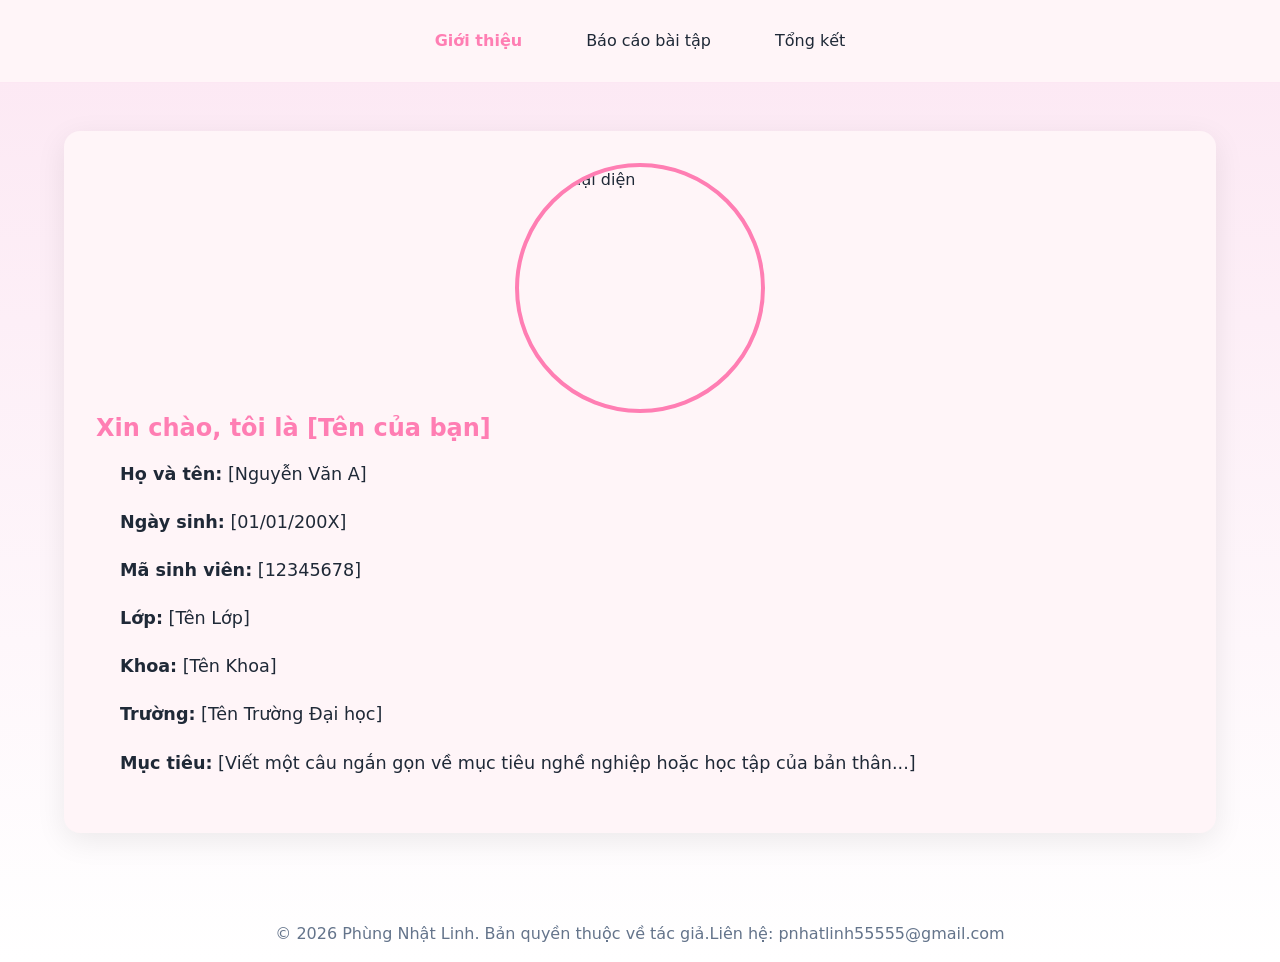
==== index.html @ dfdbf429 "first commit" ====
<!DOCTYPE html>
<html lang="vi">
<head>
    <meta charset="UTF-8">
    <meta name="viewport" content="width=device-width, initial-scale=1.0">
    <title>Giới thiệu - Portfolio</title>
    <link rel="stylesheet" href="./assets/css/global.css">
</head>
<body class="gradient-bg">

    <!-- Header & Navigation -->
    <header class="bg-alt sticky-top" style="border-bottom: 1px solid var(--tertiary);">
        <div class="container py-16">
            <nav class="flex justify-center gap-24">
                <a href="./index.html" class="nav-link text-primary" style="font-weight: bold;">Giới thiệu</a>
                <a href="./pages/report.html" class="nav-link">Báo cáo bài tập</a>
                <a href="./pages/summary.html" class="nav-link">Tổng kết</a>
            </nav>
        </div>
    </header>

    <!-- Main Content -->
    <main class="container py-40">
        <!-- Hero Section -->
        <section class="card-floating p-40">
            <div class="grid grid-cols-hero items-center gap-24">
                <!-- Cột trái: Ảnh đại diện -->
                <div class="flex justify-center">
                    <div class="image-wrapper" style="width: 250px; height: 250px; border-radius: 50%; overflow: hidden; border: 4px solid var(--primary);">
                        <!-- Thay src bằng đường dẫn ảnh của bạn -->
                        <img src="https://via.placeholder.com/250/ff7eb3/ffffff?text=Avatar" alt="Ảnh đại diện" style="width: 100%; height: 100%; object-fit: cover;">
                    </div>
                </div>
                
                <!-- Cột phải: Thông tin cá nhân -->
                <div class="info-content">
                    <h1 class="text-primary mb-16">Xin chào, tôi là [Tên của bạn]</h1>
                    <ul style="list-style: none; display: flex; flex-direction: column; gap: 12px; font-size: 1.1rem;">
                        <li><strong>Họ và tên:</strong> [Nguyễn Văn A]</li>
                        <li><strong>Ngày sinh:</strong> [01/01/200X]</li>
                        <li><strong>Mã sinh viên:</strong> [12345678]</li>
                        <li><strong>Lớp:</strong> [Tên Lớp]</li>
                        <li><strong>Khoa:</strong> [Tên Khoa]</li>
                        <li><strong>Trường:</strong> [Tên Trường Đại học]</li>
                        <li><strong>Mục tiêu:</strong> [Viết một câu ngắn gọn về mục tiêu nghề nghiệp hoặc học tập của bản thân...]</li>
                    </ul>
                </div>
            </div>
        </section>
    </main>
</body>
<footer>
    <div class="container text-secondary flex items-center justify-center">
        <p>&copy; 2026 Phùng Nhật Linh. Bản quyền thuộc về tác giả.</p>
        <p>Liên hệ: <a href="mailto:[pnhatlinh55555@gmail.com]" class="text-secondary hover:text-primary">pnhatlinh55555@gmail.com</a></p>
    </div>
</footer>
</html>
---- assets/css/global.css ----
/* =========================================
   GLOBAL CSS - SAKURA THEME (COMPONENT-BASED)
   ========================================= */

/* 1. CSS Reset & Typography */
*, *::before, *::after {
    box-sizing: border-box;
    margin: 0;
    padding: 0;
}

html {
    scroll-behavior: smooth;
}

body {
    font-family: system-ui, -apple-system, BlinkMacSystemFont, "Segoe UI", Roboto, sans-serif;
    line-height: 1.6;
    background-color: var(--bg-color);
    color: var(--text-color);
    transition: background-color 0.3s, color 0.3s;
    font-size: 16px;
}

h1, h2, h3, h4, h5, h6 {
    line-height: 1.3;
    color: var(--text-color);
    margin-bottom: 1rem;
}

p {
    margin-bottom: 1rem;
}

ul, ol {
    list-style: none;
}

a {
    text-decoration: none;
    color: inherit;
    transition: color 0.2s ease;
}

button, input, textarea {
    font-family: inherit;
    border: none;
    outline: none;
}

img {
    max-width: 100%;
    height: auto;
    display: block;
}

/* 2. Biến Theme (Sakura Light/Dark) */
:root {
    --primary: #ff7eb3;      
    --secondary: #64748b;    
    --tertiary: #fce7f3;     
    --success: #10b981;      
    --error: #ef4444;        
    --disable: #94a3b8;      
    
    --bg-color: #ffffff;     
    --bg-alt: #fff5f8;       
    --text-color: #1f2937;
}

@media (prefers-color-scheme: dark) {
    :root {
        --primary: #db2777;      
        --secondary: #475569;
        --tertiary: #374151;     
        --success: #059669;
        --error: #dc2626;
        --disable: #4b5563;
        
        --bg-color: #121212;     
        --bg-alt: #1f1f1f;
        --text-color: #f9fafb;
    }
}

/* 3. Layout Basics */
.container {
    width: 100%;
    max-width: 1200px;
    margin: 0 auto;
    padding: 0 24px;
}

.flex { display: flex; }
.flex-col { flex-direction: column; }
.items-center { align-items: center; }
.justify-center { justify-content: center; }
.justify-between { justify-content: space-between; }
.text-center { text-align: center; }
.text-primary { color: var(--primary); }
.text-secondary { color: var(--secondary); }
.text-error { color: var(--error); }
.relative { position: relative; }
.hidden { display: none !important; }

/* 4. Components */

/* Header & Nav */
header {
    background-color: var(--bg-alt);
    border-bottom: 1px solid var(--tertiary);
    padding: 16px 0;
    position: sticky;
    top: 0;
    z-index: 100;
}

header nav {
    display: flex;
    justify-content: center;
    gap: 16px;
}

.nav-link {
    padding: 12px 24px;
    border-radius: 8px;
    font-weight: 500;
}

.nav-link:hover {
    background-color: var(--tertiary);
    color: var(--primary);
}

/* Nút bấm (Buttons) */
.btn {
    display: inline-flex;
    align-items: center;
    justify-content: center;
    padding: 14px 28px;
    border-radius: 8px;
    font-weight: 600;
    font-size: 1rem;
    cursor: pointer;
    transition: transform 0.2s ease, opacity 0.2s ease;
    line-height: 1.5;
}

.btn:hover {
    opacity: 0.9;
    transform: translateY(-2px);
}

.btn:active {
    transform: translateY(0);
}

.bg-primary { background-color: var(--primary); color: #fff; }
.bg-secondary { background-color: var(--secondary); color: #fff; }
.bg-error { background-color: var(--error); color: #fff; }

/* Floating Card Component */
.card-floating {
    background-color: var(--bg-alt);
    border-radius: 16px;
    padding: 32px;
    box-shadow: 0 8px 30px rgba(0, 0, 0, 0.08);
    transition: box-shadow 0.3s ease;
    margin-bottom: 40px;
}

@media (prefers-color-scheme: dark) {
    .card-floating {
        box-shadow: 0 8px 30px rgba(0, 0, 0, 0.4);
        border: 1px solid var(--tertiary);
    }
}

/* Inset Box Component */
.box-inset {
    background-color: var(--bg-color);
    border-radius: 12px;
    padding: 24px;
    box-shadow: inset 0 3px 10px rgba(0, 0, 0, 0.06);
    border: 1px solid var(--tertiary);
}

@media (prefers-color-scheme: dark) {
    .box-inset {
        box-shadow: inset 0 3px 10px rgba(0, 0, 0, 0.5);
    }
}

/* Content Formatting inside Components */
.card-floating ul, .box-inset ul {
    padding-left: 24px;
    list-style-type: disc;
    margin-bottom: 1rem;
}

.card-floating ul li, .box-inset ul li {
    margin-bottom: 8px;
}

/* Gradient Background (Dành riêng cho body trang Report) */
.gradient-bg {
    background: linear-gradient(180deg, var(--tertiary) 0%, var(--bg-color) 100%);
    /* background: var(--tertiary); */
    min-height: 100vh;
}

@media (prefers-color-scheme: dark) {
    .gradient-bg {
        /* background: linear-gradient(180deg, rgba(219, 39, 119, 0.1) 0%, var(--bg-color) 100%); */
        background: var(--bg-color);
    }
}

/* Grids Layout (Responsive Abstract) */
.grid-hero, .grid-drawer, .grid-cols-2 {
    display: grid;
    gap: 32px;
}

.grid-cols-2 {
    grid-template-columns: 1fr;
}

main.container {
    padding-top: 48px;
    padding-bottom: 48px;
}

/* Drawer / Sidebar */
.drawer .card-floating {
    padding: 24px;
    position: sticky;
    top: 100px;
}

/* Overlay & Dialog (Hộp thoại) */
.overlay {
    position: fixed;
    top: 0;
    left: 0;
    width: 100vw;
    height: 100vh;
    background-color: rgba(0, 0, 0, 0.6);
    backdrop-filter: blur(4px);
    display: flex;
    align-items: center;
    justify-content: center;
    z-index: 1000;
}

.dialog {
    width: 90%;
    max-width: 900px;
    max-height: 90vh;
    overflow-y: auto;
    margin-bottom: 0; /* Override class card-floating */
}

/* Responsive Queries */
@media (min-width: 768px) {
    .grid-hero {
        grid-template-columns: 300px 1fr;
        align-items: center;
    }
    
    .grid-drawer {
        grid-template-columns: 280px 1fr;
        align-items: start;
    }

    .grid-cols-2 {
        grid-template-columns: repeat(2, 1fr);
    }
}
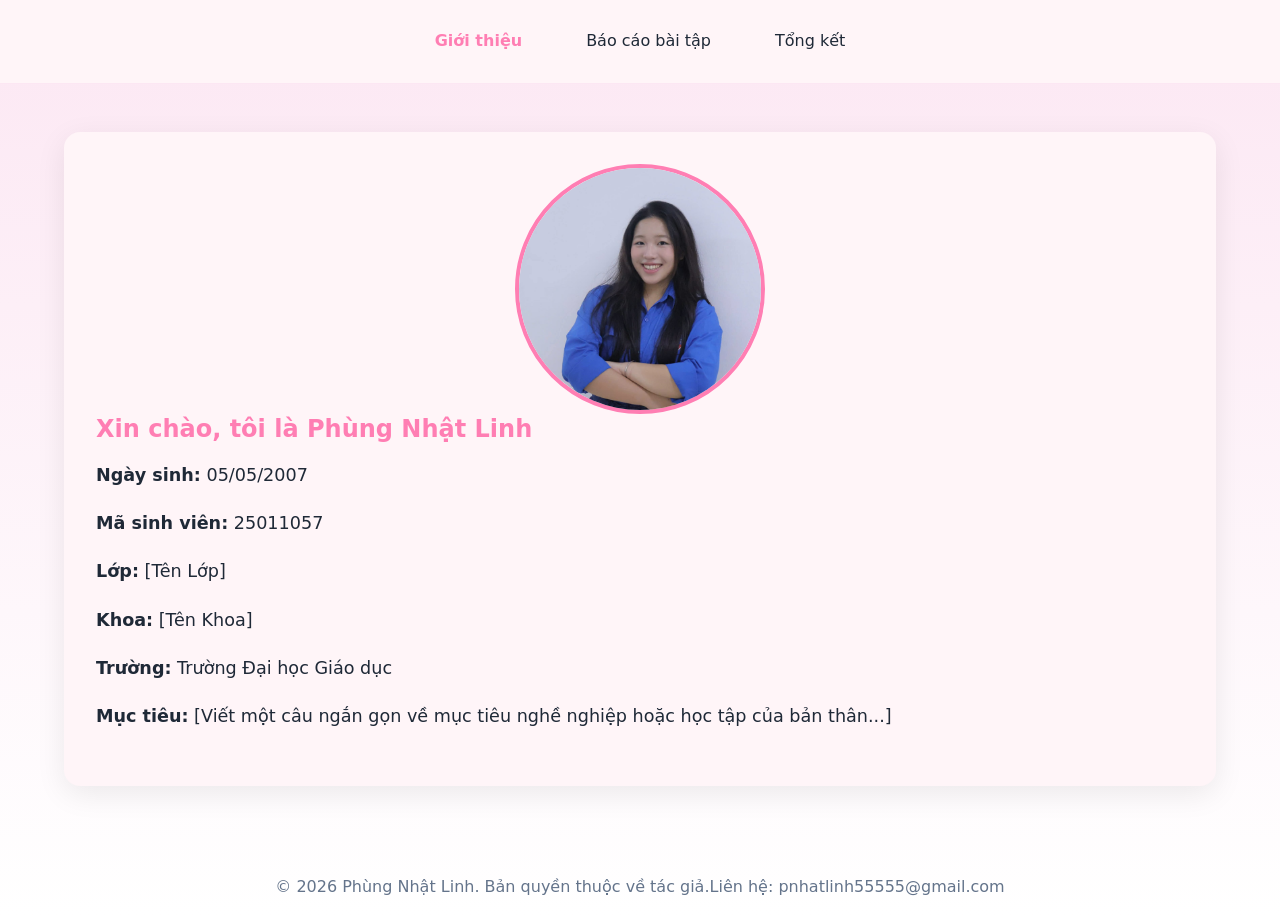
==== commit e8629fae: "1" ====
--- a/index.html
+++ b/index.html
@@ -10,8 +10,8 @@
 
     <!-- Header & Navigation -->
     <header class="bg-alt sticky-top" style="border-bottom: 1px solid var(--tertiary);">
-        <div class="container py-16">
-            <nav class="flex justify-center gap-24">
+        <div class="container">
+            <nav class="flex justify-center">
                 <a href="./index.html" class="nav-link text-primary" style="font-weight: bold;">Giới thiệu</a>
                 <a href="./pages/report.html" class="nav-link">Báo cáo bài tập</a>
                 <a href="./pages/summary.html" class="nav-link">Tổng kết</a>
@@ -20,28 +20,27 @@
     </header>
 
     <!-- Main Content -->
-    <main class="container py-40">
+    <main class="container">
         <!-- Hero Section -->
-        <section class="card-floating p-40">
-            <div class="grid grid-cols-hero items-center gap-24">
+        <section class="card-floating">
+            <div class="grid grid-cols-hero items-center">
                 <!-- Cột trái: Ảnh đại diện -->
                 <div class="flex justify-center">
                     <div class="image-wrapper" style="width: 250px; height: 250px; border-radius: 50%; overflow: hidden; border: 4px solid var(--primary);">
                         <!-- Thay src bằng đường dẫn ảnh của bạn -->
-                        <img src="https://via.placeholder.com/250/ff7eb3/ffffff?text=Avatar" alt="Ảnh đại diện" style="width: 100%; height: 100%; object-fit: cover;">
+                        <img src="./assets/images/avt.jfif" alt="Ảnh đại diện" style="width: 100%; height: 100%; object-fit: cover;">
                     </div>
                 </div>
                 
                 <!-- Cột phải: Thông tin cá nhân -->
                 <div class="info-content">
-                    <h1 class="text-primary mb-16">Xin chào, tôi là [Tên của bạn]</h1>
+                    <h1 class="text-primary">Xin chào, tôi là Phùng Nhật Linh</h1>
                     <ul style="list-style: none; display: flex; flex-direction: column; gap: 12px; font-size: 1.1rem;">
-                        <li><strong>Họ và tên:</strong> [Nguyễn Văn A]</li>
-                        <li><strong>Ngày sinh:</strong> [01/01/200X]</li>
-                        <li><strong>Mã sinh viên:</strong> [12345678]</li>
-                        <li><strong>Lớp:</strong> [Tên Lớp]</li>
-                        <li><strong>Khoa:</strong> [Tên Khoa]</li>
-                        <li><strong>Trường:</strong> [Tên Trường Đại học]</li>
+                        <li><strong>Ngày sinh:</strong> 05/05/2007 </li>
+                        <li><strong>Mã sinh viên:</strong> 25011057 </li>
+                        <li><strong>Lớp:</strong> [Tên Lớp] </li>
+                        <li><strong>Khoa:</strong> [Tên Khoa] </li>
+                        <li><strong>Trường:</strong> Trường Đại học Giáo dục </li>
                         <li><strong>Mục tiêu:</strong> [Viết một câu ngắn gọn về mục tiêu nghề nghiệp hoặc học tập của bản thân...]</li>
                     </ul>
                 </div>
--- a/assets/css/global.css
+++ b/assets/css/global.css
@@ -11,6 +11,7 @@
 
 html {
     scroll-behavior: smooth;
+    scroll-padding-top: calc(var(--header-height) + 48px)
 }
 
 body {
@@ -20,6 +21,10 @@
     color: var(--text-color);
     transition: background-color 0.3s, color 0.3s;
     font-size: 16px;
+
+    display: flex;
+    flex-direction: column;
+    min-height: 100vh;
 }
 
 h1, h2, h3, h4, h5, h6 {
@@ -66,6 +71,8 @@
     --bg-color: #ffffff;     
     --bg-alt: #fff5f8;       
     --text-color: #1f2937;
+
+    --header-height: 84px;
 }
 
 @media (prefers-color-scheme: dark) {
@@ -80,6 +87,8 @@
         --bg-color: #121212;     
         --bg-alt: #1f1f1f;
         --text-color: #f9fafb;
+
+        --header-height: 84px;
     }
 }
 
@@ -113,6 +122,7 @@
     position: sticky;
     top: 0;
     z-index: 100;
+    height: var(--header-height);
 }
 
 header nav {
@@ -122,6 +132,7 @@
 }
 
 .nav-link {
+    display: block;
     padding: 12px 24px;
     border-radius: 8px;
     font-weight: 500;
@@ -193,8 +204,8 @@
 
 /* Content Formatting inside Components */
 .card-floating ul, .box-inset ul {
-    padding-left: 24px;
-    list-style-type: disc;
+    padding-left: 0;
+    list-style: none;
     margin-bottom: 1rem;
 }
 
@@ -229,13 +240,6 @@
 main.container {
     padding-top: 48px;
     padding-bottom: 48px;
-}
-
-/* Drawer / Sidebar */
-.drawer .card-floating {
-    padding: 24px;
-    position: sticky;
-    top: 100px;
 }
 
 /* Overlay & Dialog (Hộp thoại) */
@@ -257,9 +261,12 @@
     width: 90%;
     max-width: 900px;
     max-height: 90vh;
+    padding: 24px;
     overflow-y: auto;
     margin-bottom: 0; /* Override class card-floating */
 }
+    .dialog-header { margin-bottom: 16px; }
+    .dialog-content { height: 70vh; }
 
 /* Responsive Queries */
 @media (min-width: 768px) {
@@ -276,4 +283,77 @@
     .grid-cols-2 {
         grid-template-columns: repeat(2, 1fr);
     }
+}
+
+/* Layout Wrapper & Main Content */
+.layout-wrapper {
+    display: flex;
+    align-items: flex-start;
+    gap: 24px;
+}
+
+.content-main {
+    flex-grow: 1;
+    min-width: 0; /* Ngăn nội dung tràn chiều ngang */
+    display: flex;
+    flex-direction: column;
+    gap: 48px;
+}
+
+/* Drawer Component (Sticky & States) */
+.drawer {
+    position: sticky;
+    top: calc(var(--header-height) + 48px);
+    height: calc(100vh - var(--header-height) - 96px);
+    overflow-y: auto;
+    transition: width 0.3s ease, padding 0.3s ease;
+    flex-shrink: 0;
+    margin-bottom: 0; 
+}
+
+.drawer::-webkit-scrollbar { width: 4px; }
+.drawer::-webkit-scrollbar-thumb { background: var(--tertiary); border-radius: 4px; }
+
+.drawer-open { width: 280px; }
+.drawer-minimize { width: 80px; padding: 24px 12px; }
+.drawer-minimize .drawer-title { display: none; }
+.drawer-minimize .nav-link { font-size: 0; padding: 12px 8px; text-align: center; }
+
+/* Spacing cho Heading & Text trong Components */
+.drawer-title { margin-bottom: 16px; }
+
+.card-floating h2 { margin-bottom: 16px; }
+
+.task-desc { margin-bottom: 24px; }
+.task-desc h4 { margin-bottom: 8px; }
+
+.box-inset h4 { margin-bottom: 16px; }
+
+/* Component: Nút chi tiết góc phải */
+.btn-detail {
+    position: absolute;
+    top: 16px;
+    right: 16px;
+    font-size: 0.9rem;
+    padding: 6px 12px;
+}
+
+/* Component: Danh sách bước làm */
+.step-list {
+    padding-left: 20px;
+    width: 80%;
+    display: flex;
+    flex-direction: column;
+    gap: 8px;
+}
+
+.site-footer {
+    background-color: var(--bg-alt);
+    border-top: 1px solid var(--tertiary);
+    padding: 24px 0;
+    margin-top: auto; /* Đẩy footer xuống đáy cùng màn hình */
+}
+
+.site-footer p {
+    margin-bottom: 0; /* Reset margin mặc định của thẻ p */
 }
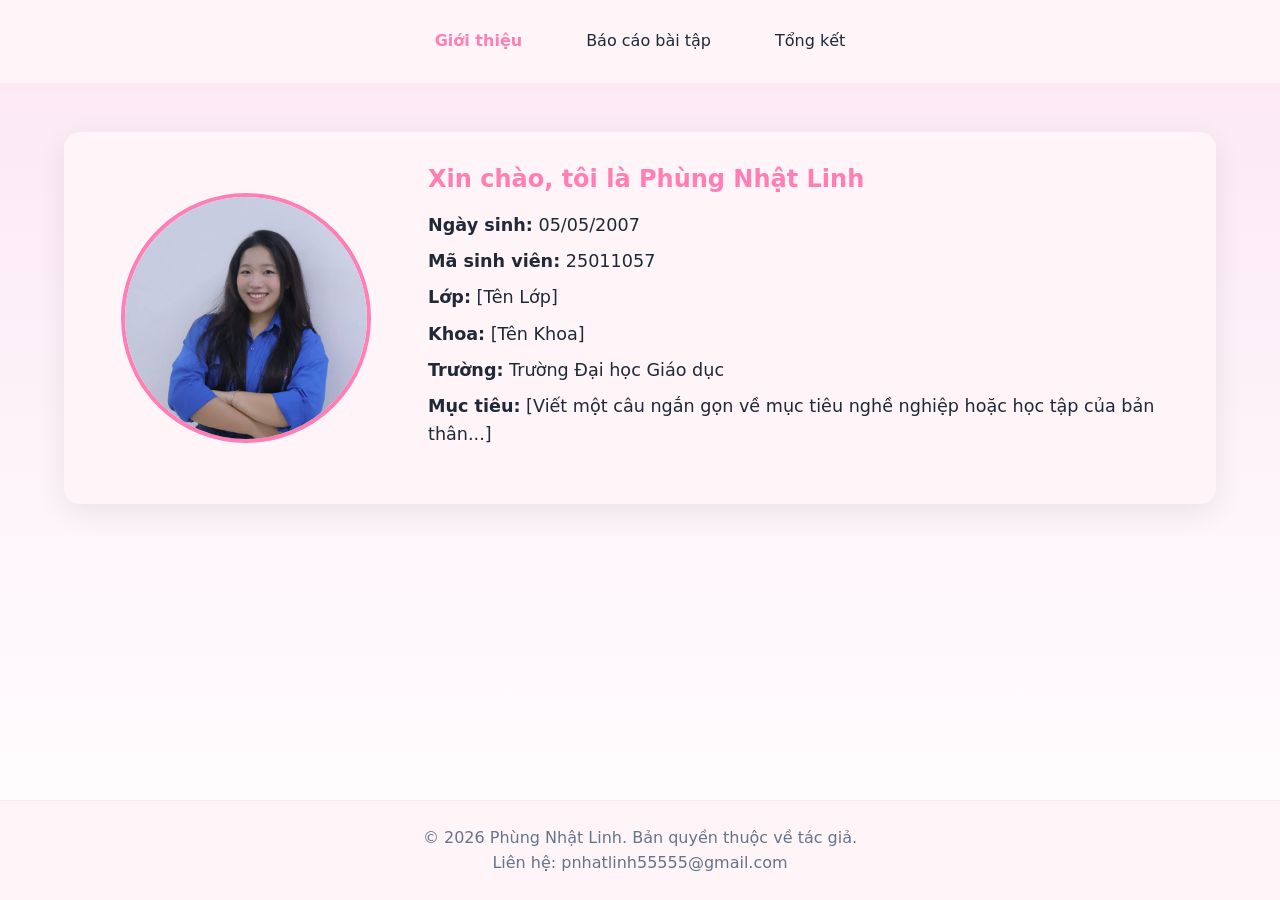
==== commit 9c57a9f2: "sync css" ====
--- a/index.html
+++ b/index.html
@@ -8,10 +8,9 @@
 </head>
 <body class="gradient-bg">
 
-    <!-- Header & Navigation -->
-    <header class="bg-alt sticky-top" style="border-bottom: 1px solid var(--tertiary);">
+    <header>
         <div class="container">
-            <nav class="flex justify-center">
+            <nav>
                 <a href="./index.html" class="nav-link text-primary" style="font-weight: bold;">Giới thiệu</a>
                 <a href="./pages/report.html" class="nav-link">Báo cáo bài tập</a>
                 <a href="./pages/summary.html" class="nav-link">Tổng kết</a>
@@ -19,39 +18,36 @@
         </div>
     </header>
 
-    <!-- Main Content -->
-    <main class="container">
-        <!-- Hero Section -->
+    <main class="container content-main">
         <section class="card-floating">
-            <div class="grid grid-cols-hero items-center">
-                <!-- Cột trái: Ảnh đại diện -->
+            <div class="grid-hero">
                 <div class="flex justify-center">
                     <div class="image-wrapper" style="width: 250px; height: 250px; border-radius: 50%; overflow: hidden; border: 4px solid var(--primary);">
-                        <!-- Thay src bằng đường dẫn ảnh của bạn -->
-                        <img src="./assets/images/avt.jfif" alt="Ảnh đại diện" style="width: 100%; height: 100%; object-fit: cover;">
+                        <img src="./assets/images/avt.jfif" alt="Ảnh đại diện Phùng Nhật Linh" style="width: 100%; height: 100%; object-fit: cover;">
                     </div>
                 </div>
                 
-                <!-- Cột phải: Thông tin cá nhân -->
                 <div class="info-content">
-                    <h1 class="text-primary">Xin chào, tôi là Phùng Nhật Linh</h1>
-                    <ul style="list-style: none; display: flex; flex-direction: column; gap: 12px; font-size: 1.1rem;">
-                        <li><strong>Ngày sinh:</strong> 05/05/2007 </li>
-                        <li><strong>Mã sinh viên:</strong> 25011057 </li>
-                        <li><strong>Lớp:</strong> [Tên Lớp] </li>
-                        <li><strong>Khoa:</strong> [Tên Khoa] </li>
-                        <li><strong>Trường:</strong> Trường Đại học Giáo dục </li>
+                    <h1 class="text-primary" style="margin-bottom: 16px;">Xin chào, tôi là Phùng Nhật Linh</h1>
+                    <ul class="flex flex-col gap-12" style="font-size: 1.1rem;">
+                        <li><strong>Ngày sinh:</strong> 05/05/2007</li>
+                        <li><strong>Mã sinh viên:</strong> 25011057</li>
+                        <li><strong>Lớp:</strong> [Tên Lớp]</li>
+                        <li><strong>Khoa:</strong> [Tên Khoa]</li>
+                        <li><strong>Trường:</strong> Trường Đại học Giáo dục</li>
                         <li><strong>Mục tiêu:</strong> [Viết một câu ngắn gọn về mục tiêu nghề nghiệp hoặc học tập của bản thân...]</li>
                     </ul>
                 </div>
             </div>
         </section>
     </main>
+
+    <footer class="site-footer">
+        <div class="container text-secondary flex flex-col items-center justify-center gap-8">
+            <p>&copy; 2026 Phùng Nhật Linh. Bản quyền thuộc về tác giả.</p>
+            <p>Liên hệ: <a href="mailto:pnhatlinh55555@gmail.com" class="text-secondary hover:text-primary">pnhatlinh55555@gmail.com</a></p>
+        </div>
+    </footer>
+
 </body>
-<footer>
-    <div class="container text-secondary flex items-center justify-center">
-        <p>&copy; 2026 Phùng Nhật Linh. Bản quyền thuộc về tác giả.</p>
-        <p>Liên hệ: <a href="mailto:[pnhatlinh55555@gmail.com]" class="text-secondary hover:text-primary">pnhatlinh55555@gmail.com</a></p>
-    </div>
-</footer>
 </html>
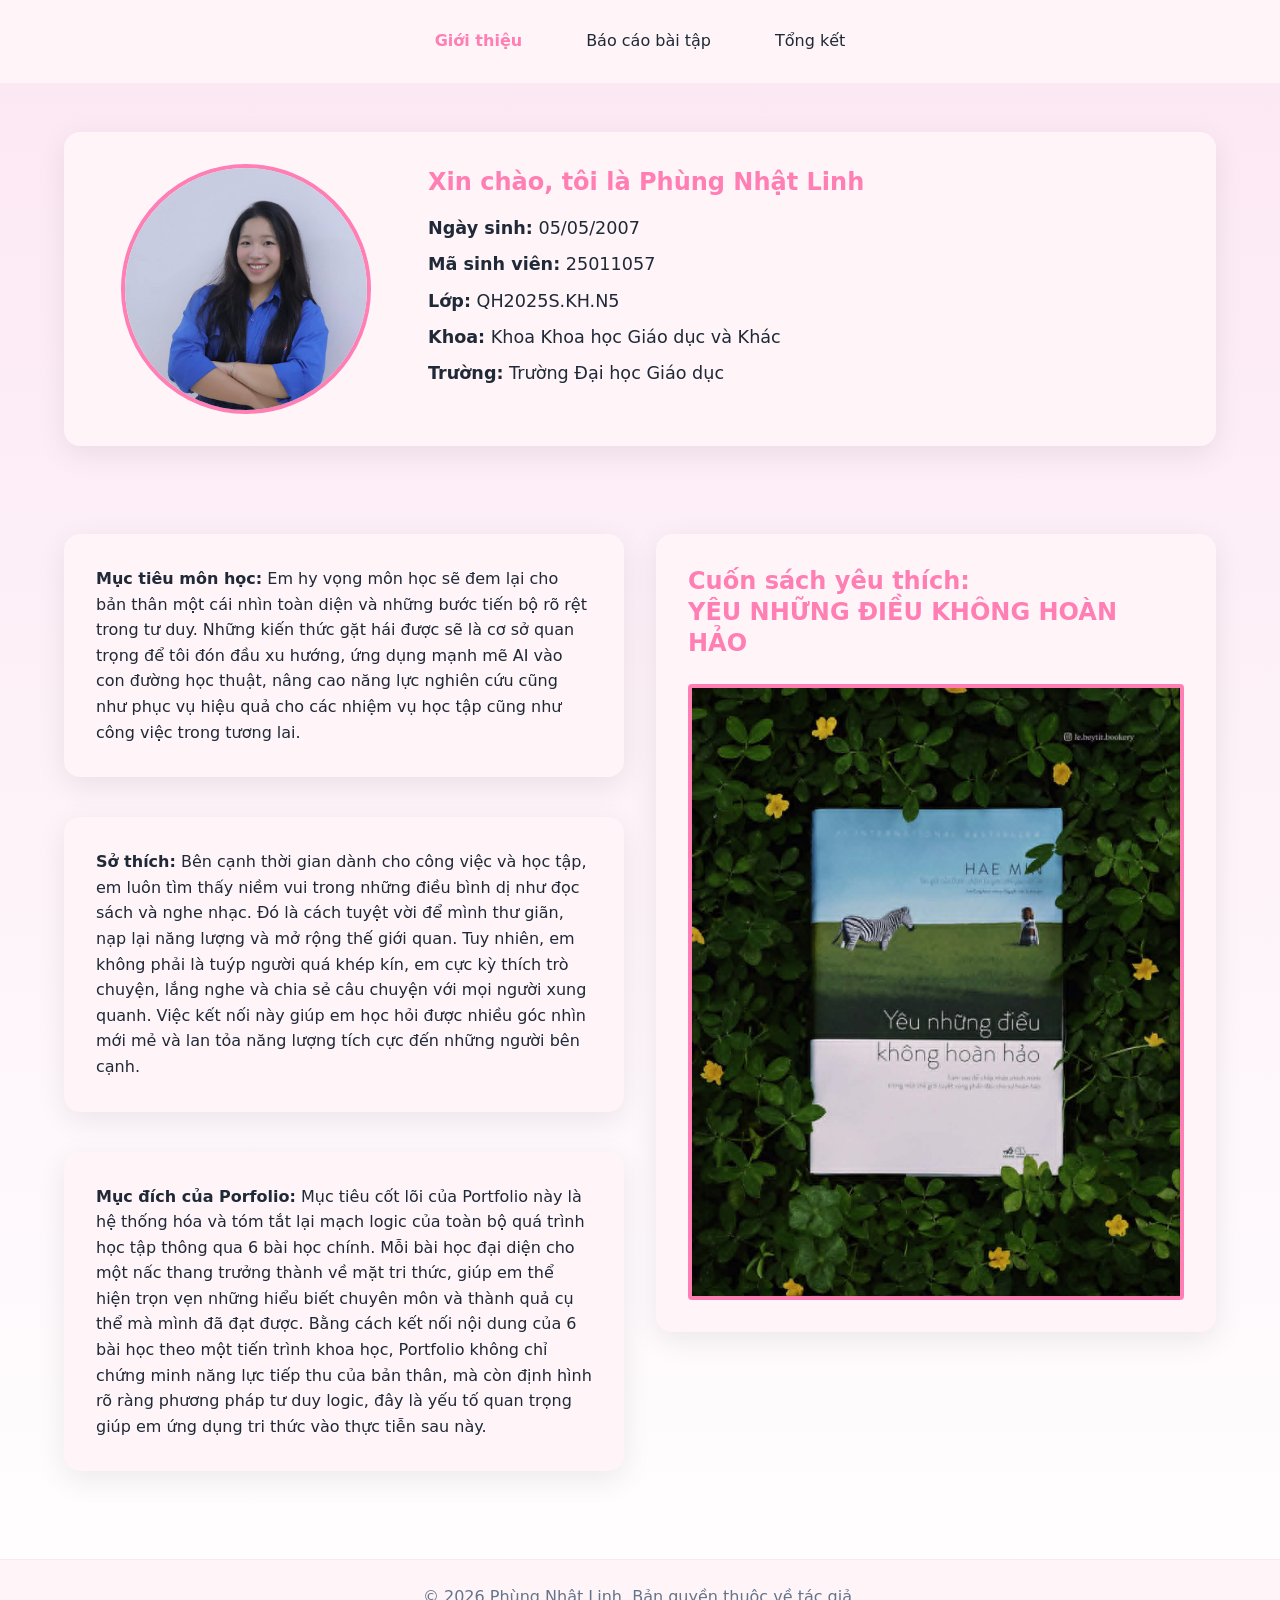
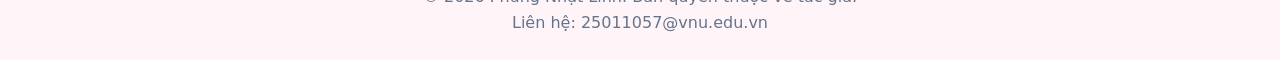
==== commit d46abff1: "update gioithieu" ====
--- a/index.html
+++ b/index.html
@@ -32,11 +32,40 @@
                     <ul class="flex flex-col gap-12" style="font-size: 1.1rem;">
                         <li><strong>Ngày sinh:</strong> 05/05/2007</li>
                         <li><strong>Mã sinh viên:</strong> 25011057</li>
-                        <li><strong>Lớp:</strong> [Tên Lớp]</li>
-                        <li><strong>Khoa:</strong> [Tên Khoa]</li>
+                        <li><strong>Lớp:</strong> QH2025S.KH.N5 </li>
+                        <li><strong>Khoa:</strong> Khoa Khoa học Giáo dục và Khác</li>
                         <li><strong>Trường:</strong> Trường Đại học Giáo dục</li>
-                        <li><strong>Mục tiêu:</strong> [Viết một câu ngắn gọn về mục tiêu nghề nghiệp hoặc học tập của bản thân...]</li>
                     </ul>
+                </div>
+            </div>
+        </section>
+
+        <section class="grid-cols-2">
+            <div class="flex-col">
+                <div class="card-floating">
+                    <strong>Mục tiêu môn học:</strong> Em hy vọng môn học sẽ đem lại cho bản thân một cái nhìn toàn diện và những bước tiến bộ rõ rệt trong tư duy. Những kiến thức gặt hái được sẽ là cơ sở quan trọng để tôi đón đầu xu hướng, ứng dụng mạnh mẽ AI vào con đường học thuật, nâng cao năng lực nghiên cứu cũng như phục vụ hiệu quả cho các nhiệm vụ học tập cũng như công việc trong tương lai.
+                </div>
+
+                <div class="card-floating">
+                    <strong>Sở thích:</strong> Bên cạnh thời gian dành cho công việc và học tập, em luôn tìm thấy niềm vui trong những điều bình dị như đọc sách và nghe nhạc. Đó là cách tuyệt vời để mình thư giãn, nạp lại năng lượng và mở rộng thế giới quan. Tuy nhiên, em không phải là tuýp người quá khép kín, em cực kỳ thích trò chuyện, lắng nghe và chia sẻ câu chuyện với mọi người xung quanh. Việc kết nối này giúp em học hỏi được nhiều góc nhìn mới mẻ và lan tỏa năng lượng tích cực đến những người bên cạnh.
+                </div>
+
+                <div class="card-floating">
+                    <strong>Mục đích của Porfolio:</strong> Mục tiêu cốt lõi của Portfolio này là hệ thống hóa và tóm tắt lại mạch logic của toàn bộ quá trình học tập thông qua 6 bài học chính. Mỗi bài học đại diện cho một nấc thang trưởng thành về mặt tri thức, giúp em thể hiện trọn vẹn những hiểu biết chuyên môn và thành quả cụ thể mà mình đã đạt được. Bằng cách kết nối nội dung của 6 bài học theo một tiến trình khoa học, Portfolio không chỉ chứng minh năng lực tiếp thu của bản thân, mà còn định hình rõ ràng phương pháp tư duy logic, đây là yếu tố quan trọng giúp em ứng dụng tri thức vào thực tiễn sau này.
+                </div>
+            </div>
+
+            <div class="flex-col">
+                <div class="card-floating">
+                    <div style="margin-bottom: 24px;">
+                        <h1 class="text-primary"><strong>Cuốn sách yêu thích:<br>YÊU NHỮNG ĐIỀU KHÔNG HOÀN HẢO</strong></h1>
+                    </div>
+
+                    <div class="flex justify-center">
+                        <div class="image-wrapper" style="width: 100%; height: 200%; overflow: hidden; border-radius: 4px; overflow: hidden; border: 4px solid var(--primary);">
+                            <img src="./assets/images/fav_book.jfif" alt="Cuốn sách yêu thích của Phùng Nhật Linh" style="width: 100%; height: 100%; object-fit: cover;">
+                        </div>
+                    </div>
                 </div>
             </div>
         </section>
@@ -45,7 +74,7 @@
     <footer class="site-footer">
         <div class="container text-secondary flex flex-col items-center justify-center gap-8">
             <p>&copy; 2026 Phùng Nhật Linh. Bản quyền thuộc về tác giả.</p>
-            <p>Liên hệ: <a href="mailto:pnhatlinh55555@gmail.com" class="text-secondary hover:text-primary">pnhatlinh55555@gmail.com</a></p>
+            <p>Liên hệ: <a href="mailto:25011057@vnu.edu.vn" class="text-secondary hover:text-primary">25011057@vnu.edu.vn</a></p>
         </div>
     </footer>
 
--- a/assets/css/global.css
+++ b/assets/css/global.css
@@ -341,7 +341,7 @@
 /* Component: Danh sách bước làm */
 .step-list {
     padding-left: 20px;
-    width: 80%;
+    width: 90%;
     display: flex;
     flex-direction: column;
     gap: 8px;
@@ -356,4 +356,52 @@
 
 .site-footer p {
     margin-bottom: 0; /* Reset margin mặc định của thẻ p */
+}
+
+
+/* =========================================
+   RESPONSIVE - MOBILE (MAX-WIDTH: 440PX)
+========================================= */
+@media (max-width: 440px) {
+    /* 1. Bỏ padding ngang container để tối đa không gian */
+    .container {
+        padding-left: 0;
+        padding-right: 0;
+    }
+
+    /* Giữ lại một chút lề ngang cho Header và Footer để chữ không dính sát mép */
+    .site-header nav,
+    .site-footer .container {
+        padding-left: 16px;
+        padding-right: 16px;
+    }
+
+    /* 2. Ẩn hoàn toàn Drawer */
+    .drawer {
+        display: none !important;
+    }
+
+    /* 3. Giảm padding của floating card và bỏ bo góc (vì đã tràn viền) */
+    .card-floating {
+        padding: 24px 16px;
+        border-radius: 0;
+    }
+
+    /* Chỉnh nút chi tiết bài tập để không bị lẹm trên mobile */
+    .btn-detail {
+        position: static;
+        display: inline-block;
+        margin-bottom: 16px;
+    }
+
+    /* Ép các grid thành 1 cột xếp dọc dọc */
+    .grid-hero, .grid-cols-2 {
+        grid-template-columns: 1fr;
+        gap: 24px;
+    }
+    
+    /* Giảm padding box-inset */
+    .box-inset {
+        padding: 16px;
+    }
 }
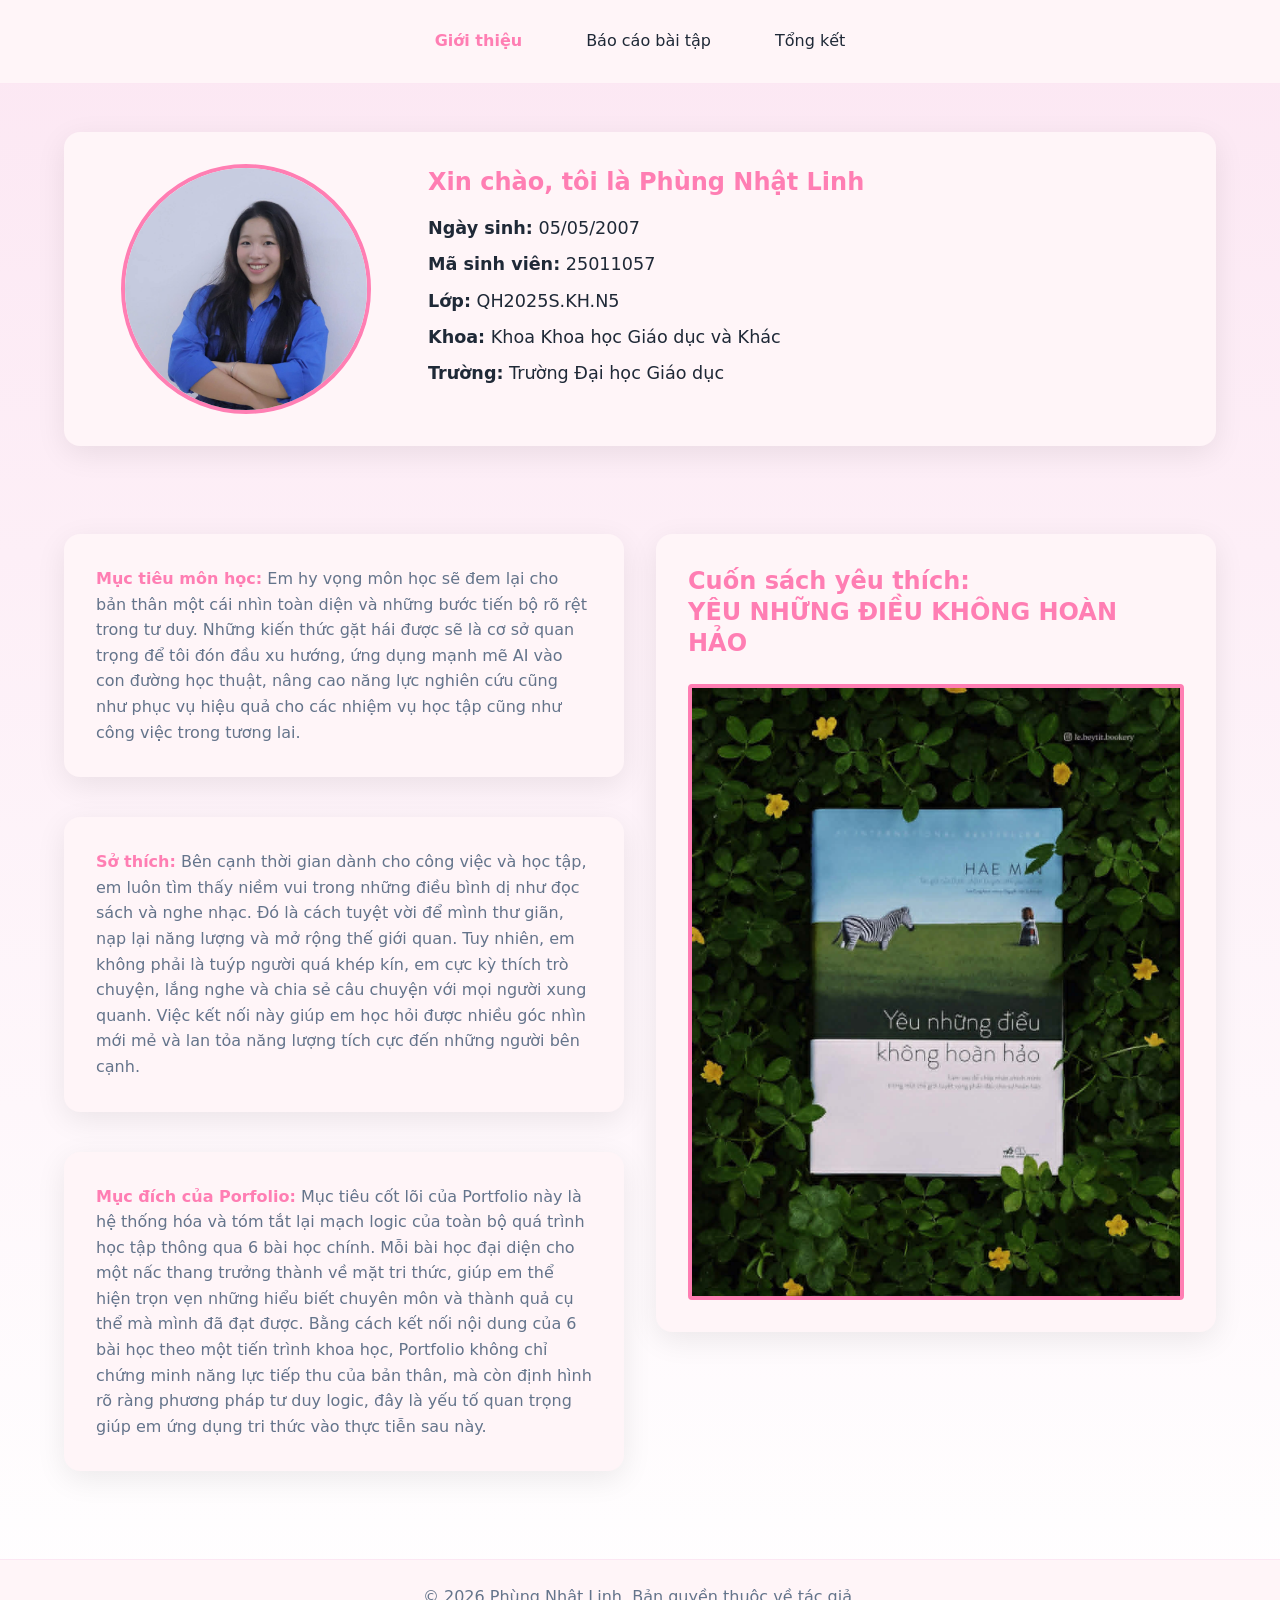
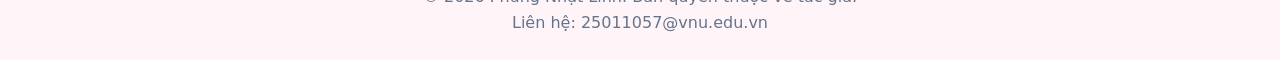
==== commit 9db792aa: "color sync" ====
--- a/index.html
+++ b/index.html
@@ -43,15 +43,15 @@
         <section class="grid-cols-2">
             <div class="flex-col">
                 <div class="card-floating">
-                    <strong>Mục tiêu môn học:</strong> Em hy vọng môn học sẽ đem lại cho bản thân một cái nhìn toàn diện và những bước tiến bộ rõ rệt trong tư duy. Những kiến thức gặt hái được sẽ là cơ sở quan trọng để tôi đón đầu xu hướng, ứng dụng mạnh mẽ AI vào con đường học thuật, nâng cao năng lực nghiên cứu cũng như phục vụ hiệu quả cho các nhiệm vụ học tập cũng như công việc trong tương lai.
+                    <strong class="text-primary">Mục tiêu môn học:</strong> <span class="text-secondary">Em hy vọng môn học sẽ đem lại cho bản thân một cái nhìn toàn diện và những bước tiến bộ rõ rệt trong tư duy. Những kiến thức gặt hái được sẽ là cơ sở quan trọng để tôi đón đầu xu hướng, ứng dụng mạnh mẽ AI vào con đường học thuật, nâng cao năng lực nghiên cứu cũng như phục vụ hiệu quả cho các nhiệm vụ học tập cũng như công việc trong tương lai.</span>
                 </div>
 
                 <div class="card-floating">
-                    <strong>Sở thích:</strong> Bên cạnh thời gian dành cho công việc và học tập, em luôn tìm thấy niềm vui trong những điều bình dị như đọc sách và nghe nhạc. Đó là cách tuyệt vời để mình thư giãn, nạp lại năng lượng và mở rộng thế giới quan. Tuy nhiên, em không phải là tuýp người quá khép kín, em cực kỳ thích trò chuyện, lắng nghe và chia sẻ câu chuyện với mọi người xung quanh. Việc kết nối này giúp em học hỏi được nhiều góc nhìn mới mẻ và lan tỏa năng lượng tích cực đến những người bên cạnh.
+                    <strong class="text-primary">Sở thích:</strong> <span class="text-secondary">Bên cạnh thời gian dành cho công việc và học tập, em luôn tìm thấy niềm vui trong những điều bình dị như đọc sách và nghe nhạc. Đó là cách tuyệt vời để mình thư giãn, nạp lại năng lượng và mở rộng thế giới quan. Tuy nhiên, em không phải là tuýp người quá khép kín, em cực kỳ thích trò chuyện, lắng nghe và chia sẻ câu chuyện với mọi người xung quanh. Việc kết nối này giúp em học hỏi được nhiều góc nhìn mới mẻ và lan tỏa năng lượng tích cực đến những người bên cạnh.</span>
                 </div>
 
                 <div class="card-floating">
-                    <strong>Mục đích của Porfolio:</strong> Mục tiêu cốt lõi của Portfolio này là hệ thống hóa và tóm tắt lại mạch logic của toàn bộ quá trình học tập thông qua 6 bài học chính. Mỗi bài học đại diện cho một nấc thang trưởng thành về mặt tri thức, giúp em thể hiện trọn vẹn những hiểu biết chuyên môn và thành quả cụ thể mà mình đã đạt được. Bằng cách kết nối nội dung của 6 bài học theo một tiến trình khoa học, Portfolio không chỉ chứng minh năng lực tiếp thu của bản thân, mà còn định hình rõ ràng phương pháp tư duy logic, đây là yếu tố quan trọng giúp em ứng dụng tri thức vào thực tiễn sau này.
+                    <strong class="text-primary">Mục đích của Porfolio:</strong> <span class="text-secondary">Mục tiêu cốt lõi của Portfolio này là hệ thống hóa và tóm tắt lại mạch logic của toàn bộ quá trình học tập thông qua 6 bài học chính. Mỗi bài học đại diện cho một nấc thang trưởng thành về mặt tri thức, giúp em thể hiện trọn vẹn những hiểu biết chuyên môn và thành quả cụ thể mà mình đã đạt được. Bằng cách kết nối nội dung của 6 bài học theo một tiến trình khoa học, Portfolio không chỉ chứng minh năng lực tiếp thu của bản thân, mà còn định hình rõ ràng phương pháp tư duy logic, đây là yếu tố quan trọng giúp em ứng dụng tri thức vào thực tiễn sau này.</span>
                 </div>
             </div>
 
--- a/assets/css/global.css
+++ b/assets/css/global.css
@@ -327,7 +327,7 @@
 .task-desc { margin-bottom: 24px; }
 .task-desc h4 { margin-bottom: 8px; }
 
-.box-inset h4 { margin-bottom: 16px; }
+.box-inset h4 { margin-bottom: 16px; color: var(--primary); }
 
 /* Component: Nút chi tiết góc phải */
 .btn-detail {
@@ -345,6 +345,10 @@
     display: flex;
     flex-direction: column;
     gap: 8px;
+}
+
+.step-list li {
+    color: var(--secondary);
 }
 
 .site-footer {
